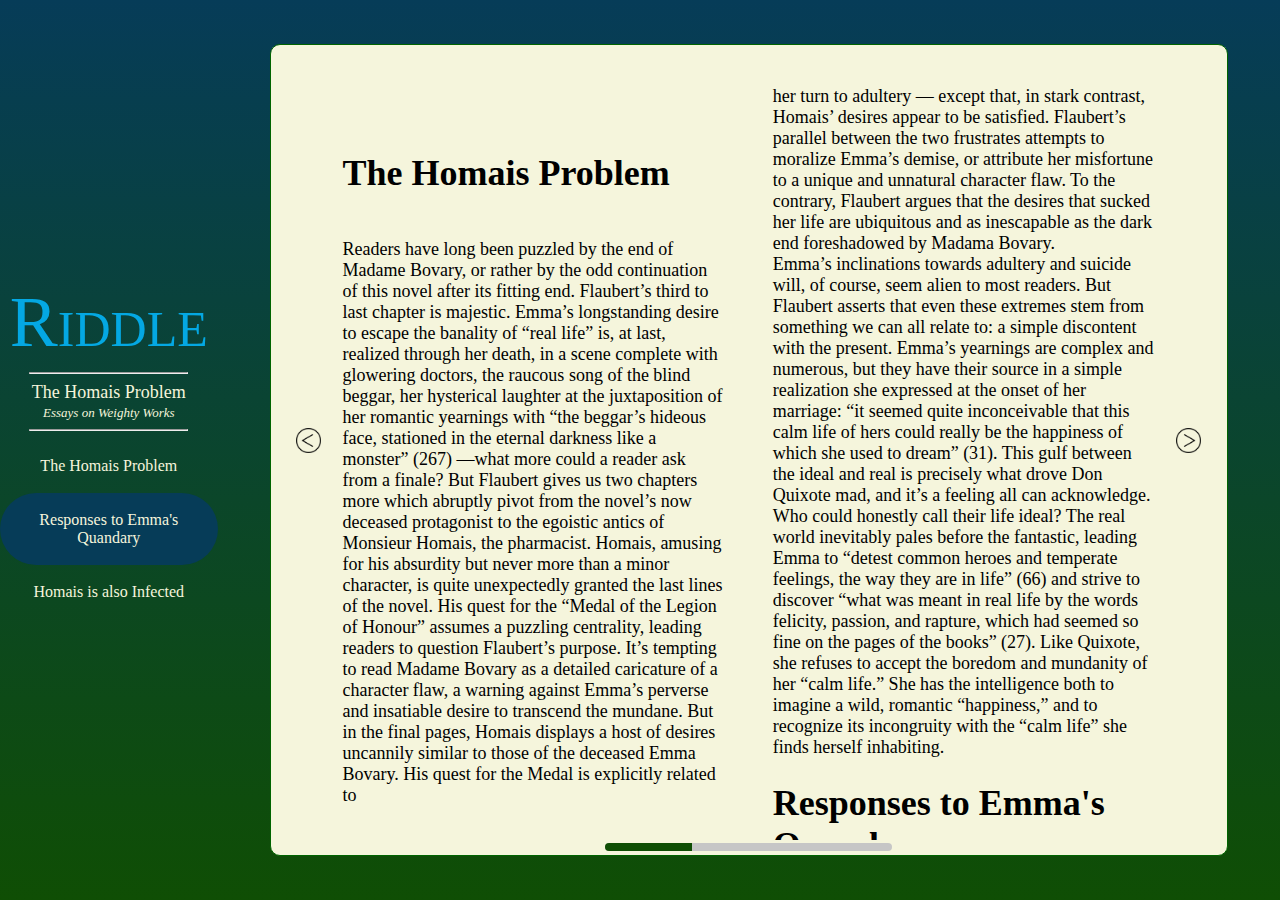
==== Reader.html @ f4849e62 "Initial commit" ====
<!DOCTYPE html>
<!--Icons made by "https://www.flaticon.com/authors/smashicons" Smashicons from https://www.flaticon.com/.-->
<html lang="en">
	<head>
		<meta charset="utf-8"/>
		<title>The Homais Problem</title>
		<link rel="stylesheet" type="text/css" href="support/reader.css">
		<script src="support/reader.js"></script>
		<script>
			    var isMobile = {
			        Android: function() {
			            return navigator.userAgent.match(/Android/i);
			        },
			        BlackBerry: function() {
			            return navigator.userAgent.match(/BlackBerry/i);
			        },
			        iOS: function() {
			            return navigator.userAgent.match(/iPhone|iPod/i);
			        },
			        Opera: function() {
			            return navigator.userAgent.match(/Opera Mini/i);
			        },
			        Windows: function() {
			            return navigator.userAgent.match(/IEMobile/i);
			        },
			        any: function() {
			            return (isMobile.Android() || isMobile.BlackBerry() || isMobile.iOS() || isMobile.Opera() || isMobile.Windows());
			        }
			    };
			    if(isMobile.any()){
					var script = document.createElement('script');
					script.onload = function () {
					    console.log("Welcome, mobile users of the world. We're preparing the mobile site.")
					};
					script.src = '/support/mobile_reader.js';
					document.head.appendChild(script); 	
					
					var fileref = document.createElement("link");
					fileref.rel = "stylesheet";
					fileref.type = "text/css";
					fileref.href = "/support/mobile_style.css";
					document.getElementsByTagName("head")[0].appendChild(fileref)		    
					}
		</script>
	</head>
	<body onload="unleash_the_kraken()">
		<div id="world">
			<div id="tree">
				<!-- The Sidebar. This handy creature contains the article title, author, and the WhistlingTree logo, which acts as a link to 				the home page-->
			<div id="riddle" onclick="document.location='https://riddle.press'"> Riddle </div>				
<!-- -------------------------------------------------------------------------------------------------------------------------- -->
<!-- Remember to add the title and the author ----------------------------------------------------------------------------				 -->
				<hr>
				<div id='title_blob'>
					<div id="title">The Homais Problem</div> 
					<div id="author">Essays on Weighty Works</div>
				</div>
				<hr>
				
				
			</div>
			<div id="reader">
								
			</div>
			
			<!-- Full Content goes in the following div:-->
			<div id="FULL_CONTENT" style="display:none">
<!--
===========================================================================================================================================
--------------------------------------------------- FULL CONTENT GOES HERE! ---------------------------------------------------------------
-->
<h1>The Homais Problem</h1>

Readers have long been puzzled by the end of Madame Bovary, or rather by the odd continuation of this novel after its fitting end. Flaubert’s third to last chapter is majestic. Emma’s longstanding desire to escape the banality of “real life” is, at last, realized through her death, in a scene complete with glowering doctors, the raucous song of the blind beggar, her hysterical laughter at the juxtaposition of her romantic yearnings with “the beggar’s hideous face, stationed in the eternal darkness like a monster” (267) —what more could a reader ask from a finale? But Flaubert gives us two chapters more which abruptly pivot from the novel’s now deceased protagonist to the egoistic antics of Monsieur Homais, the pharmacist. Homais, amusing for his absurdity but never more than a minor character, is quite unexpectedly granted the last lines of the novel. His quest for the “Medal of the Legion of Honour” assumes a puzzling centrality, leading readers to question Flaubert’s purpose. It’s tempting to read Madame Bovary as a detailed caricature of a character flaw, a warning against Emma’s perverse and insatiable desire to transcend the mundane. But in the final pages, Homais displays a host of desires uncannily similar to those of the deceased Emma Bovary. His quest for the Medal is explicitly related to her turn to adultery — except that, in stark contrast, Homais’ desires appear to be satisfied. Flaubert’s parallel between the two frustrates attempts to moralize Emma’s demise, or attribute her misfortune to a unique and unnatural character flaw. To the contrary, Flaubert argues that the desires that sucked her life are ubiquitous and as inescapable as the dark end foreshadowed by Madama Bovary.


Emma’s inclinations towards adultery and suicide will, of course, seem alien to most readers. But Flaubert asserts that even these extremes stem from something we can all relate to: a simple discontent with the present. Emma’s yearnings are complex and numerous, but they have their source in a simple realization she expressed at the onset of her marriage: “it seemed quite inconceivable that this calm life of hers could really be the happiness of which she used to dream” (31). This gulf between the ideal and real is precisely what drove Don Quixote mad, and it’s a feeling all can acknowledge. Who could honestly call their life ideal? The real world inevitably pales before the fantastic, leading Emma to “detest common heroes and temperate feelings, the way they are in life” (66) and strive to discover “what was meant in real life by the words felicity, passion, and rapture, which had seemed so fine on the pages of the books” (27). Like Quixote, she refuses to accept the boredom and mundanity of her “calm life.” She has the intelligence both to imagine a wild, romantic “happiness,” and to recognize its incongruity with the “calm life” she finds herself inhabiting.

<h1> Responses to Emma's Quandary</h1>

Flaubert presents us with two responses to this unsettling discontent. The first is that ultimately given by Emma, who rebelled against “the general mediocrity of life” (46) and whose quest to discover the meanings of “felicity, passion, and rapture” terminated in destitution and despair. The second substitutes acceptance for rebellion, and is characterized most strongly by the “venerable” Catherine-Nicaise-Elisabeth Leroux, that dimwitted recipient of a medal for 54 years of agricultural service. The circumstances of our one brief encounter with this Catherine Leroux are telling. Emma, in Leon’s absence, had committed herself to “virtue,” and had perhaps resigned herself to accept the lot life handed, when she found herself suddenly confronted by the full characterization of this resignation and acceptance. “Her thin face, swathed in a simple hood, was more creased and wrinkled than a withered russet apple” and Catherine Leroux’s hands “looked grimy even though they had been rinsed in fresh water; and, from long service, they stayed half unclasped, almost as though to set forth of themselves the simple testimony of so much affliction endured” (120-1). Catherine Leroux, resignation personified, is physically repulsive. Her features make her seem inhuman, as does her absence of feeling, or comprehension of any kind. “No touch of sadness or affection softened that pale gaze,” Flaubert writes “living close to the animals, she had assumed their wordless placid state of being” (121). Emma is repelled, as should we be, by this model of virtue that fails to comprehend its own recognition. The route of acceptance, Flaubert suggests, belongs more fittingly to animals than humans; it’s the route taken by Charles and his bovine ilk, whose happiness is best attributed to their blankness of mind.
We may not quite excuse Emma Bovary for the selfish excesses her discontent occasioned, but we can understand that no one can become anything without feeling that same discontent. Intelligent people, Flaubert suggests, are cursed by the ability to both recognize “the general mediocrity of life” and imagine a world divorced from such mediocrity. The resultant incongruity wakes one from the bovine slumbers, but fills them with a dangerous recklessness. Progress towards a better future necessitates, to some degree, a hatred of present life. In Emma that hatred just happened to reach its hand into the arsenic jar.

<h1> Homais is also Infected </h1>
But our discussion of Emma’s arsenious desires leads oddly back to the supplier of the arsenic: Homais. Following his victory over the blind man, which Flaubert describes as “a campaign that revealed the depth of his intelligence and the malevolence of his vanity,” an emboldened Homais enters a series of temperamental fits exceedingly reminiscent of Emma Bovary. She took subscriptions to the prominent fashion magazines; he takes up philosophy and becomes “preoccupied with the major issues: the social problem, the moralization of the poorer classes, pisciculture, the manufacture of rubber, railways and so on.” This jump from the cultivation of morality to the cultivation of fish might intimate that Homais approaches “philosophy” just as one might approach fashion. “He affected the artistic style, he took up smoking. He bought a pair of chic pompadour statuettes to adorn his parlour… He followed the great chocolate craze” (282) If we aren’t yet reminded of Emma’s litany of clever domestic distractions (“a new way of making paper sconces for candles, or a flounce that she altered on her gown”) and how they “enthralled” dull Charles (47), we need only look to Homais’ “great passion for Pulvermacher hydroelectric body-chains.” “At night, when he took off his flannel vest, Madame Homais lay there bedazzled by the golden spiral wound around his body, and she felt a redoubling of her ardour for this man who was garroted like a Scythian and splendid as a magus” (282). Flaubert’s depiction of an “emboldened” Homais harkens forcefully to the first vanities of Emma.


Emma, of course, wasn’t satisfied for long with her domestic distractions. She inevitably neglected the housework and closed her piano. Her pens were neglected, and sketch books abandoned as she abandoned herself to a wilder distraction from the mundanity of the everyday. In the course of a few pages, Homais undergoes a similar transformation. “Everything seemed to further his contentment” Flaubert writes, with crucial emphasis on the seemed. “Napoléon helped him in the laboratory, Athalie was embroidering him a skull-cap… He was the happiest of fathers, the most fortunate of men” — but “not quite! He was irked by a secret ambition” (283-4). Emma’s secret was her adultery; Homais only wants “Medal of the Legion of Honor,” but he pursues it in a startlingly similar fashion. In flattering the “powers that be,” Homais “sold himself; in fact, he prostituted himself” (284). This word draws an explicit comparison between Homais and Emma, suggesting that Homais’ pursuit of this medal is every bit a symptom of inner depravity as Emma’s turn to adultery.
None of this is to suggest that Emma Bovary and Homais are the same person. They differ profoundly in character, beauty, temperament; most substantially, Homais finds his desires gratified while Emma does not. His war with the blind beggar does not result in (his) death. He is granted the Legion of Honor. But because, as we’ve explored, the desires of Emma and Homais are remarkably similar, we’re prompted to wonder: why does he get to be happy? A better question might be “Does he get to be happy?” Homais, after all, has only yet progressed through the first of Emma’s fits of discontent. One must wonder if, the Medal obtained, he’ll settle into a “ponderous serenity” (32), suddenly happy with what Flaubert terms “the general mediocrity of life”  (46)— it seems rather more likely that this medal will serve, to Homais, as did the Viscount to Emma: a powerful and unsettling glimpse of the possible which precludes any satisfaction in the actual.


To interpret Madame Bovary as the sad chronicle of a flawed character does Flaubert a good deal of injustice. The novel continues past Emma Bovary’s death, and the desires that drove her into desperation likewise resound far beyond her grave. There is, to Flaubert, nothing particularly unusual about Emma’s psychology; it’s only one especially tragic instance of the universal discontent that motivates all desires. Emma is not alone in being unwilling to conceive “that this calm life of hers could really be the happiness of which she used to dream” (31); only her rebellion against this discontent distinguishes her from the bovine forms of willingly lowered consciousness. And Flaubert’s mirroring of Emma’s desires onto Homais demonstrates that even this rebellion is scarcely unusual. The plight of Madame Bovary is the plight of humanity, struggling against the incongruity between “real life” and what they imagine life could be. Paradoxically, this discontent with the present seems to be at once the source of human misery and of human progress.

Works Cited

Flaubert, Gustave. Madame Bovary. Penguin, 1992.

<!--
===========================================================================================================================================
--------------------------------------------------- Thanks for writing for us. ------------------------------------------------------------
-->
			</div>
			<div id="STANDARD_PAGE" style="display:none;"> 
				<div id="pageNUM" style="display:none;" class="page" class="slide-in">
					<div class="page_content">
					<div class="button"  onclick="flip_back('NUM')"><img src="support/left_arrow.png" alt="Left Arrow" draggable="false" style="width:25px;height:25px;"></div>
						<div class="lines" id="NUM_left">

						</div>
						<div class="spacer"></div>
						<div class="lines" id="NUM_right">
			
						</div>
					<div class="button" onclick="flip_forward('NUM')">
						<img src="support/right_arrow.png" draggable="false" alt="Right Arrow" style="width:25px;height:25px;">
					</div>
					</div>
					<div class="status_blob"><div class="page_status" id="page_statusNUM" style="width:0%"></div></div>
				</div>
			</div>
			
		</div>
	</body>
</html>
<!--Icons made by "https://www.flaticon.com/authors/smashicons" Smashicons from https://www.flaticon.com/.
---- support/reader.css ----
body{
	background: #ffffff;
	display: flex;
	flex-direction: row;
	padding: 0;
	margin: 0;
	overflow: hidden;
	animation: fade-in ease 3s;
    animation-iteration-count: 1; 
    animation-fill-mode: forwards; 
}
#world{
	width:100vw;
	height: 100vh;
	display: flex;
	flex-direction: row;
	background:-webkit-linear-gradient(#063c58 0%, #0f4e04 100%);
	padding: 0;
	margin: 0;
}
#tree{
	width: 17vw;
	height: auto;
	background: transparent;
/* 				background: white; */
	padding: 0;
	margin: 0;
	color: beige;
	display: flex;
	flex-direction: column;
	justify-content: center;
	align-content: center;
	text-align: center;
}
::selection {
  background: #ebd80b; /* WebKit/Blink Browsers */
}
::-moz-selection {
  background: #ebd80b; /* Gecko Browsers */
}
#title{
	font-size: large;
/* 	color: #18a713; */
}
#author{
	font-size: small;
	font-style: italic;
/* 	color: #14c80e; */
	margin:2px 2px 0px 2px;
}
.chapter{
	padding:2vh;
	width: auto;
	border-radius: 45px;
}
#reader{
	width: 83vw;
	height: 100vh;
	background: -webkit-linear-gradient(#063c58 0%, #0f4e04 100%);
	padding: 0;
	margin: 0;
	display: flex;
	flex-direction: row;
	justify-content: center;
	align-items: center;
	overflow: hidden;
}
.page{
	flex-basis: 90%;
	background:beige;
	width: 90%;
	height: 90vh;
	display: flex;
	flex-direction: column;
	justify-content: center;
	align-items: center;
	border-radius: 10px;
	border: 1px solid #006400;
	font-family: serif;
	font-size: large;
	}
.page_content{
	width:100%;
	height:98%;
	display:flex;
	flex-direction: row;
	justify-content: center;
	align-items: center;
	overflow: scroll;

}
.status_blob{
	width: 30%;
	height: 1%;
	background:#c6c6c6;
	align-content: left;
	margin: 3px;
	border-radius: 15px;
	overflow: hidden;
	
}
.page_status{
	width: 80%;
	height: 100%;
	background: #0f4e04;
}
.current_section{
	background: #063c58;
}
.button{
	flex-basis: 5%;
	text-align: center;
	margin: 1%;
}
.spacer{
	flex-basis: 5%;
}
.lines{
	height: 90%;
	flex-basis: 40%;
}
hr{
	width: 72%;
	color: beige;
	background-color:beige;
}
#riddle{
	font-size: 8vh;
	font-variant:small-caps;
	color: #04a8e3;
	
}
			
@keyframes fade-in { 
    0% { 
        opacity: 0; 
    } 
    100% { 
        opacity: 1; 
     } 
} 
			
@-webkit-keyframes fade-in { 
    0% { 
        opacity: 0; 
    } 
    100% { 
        opacity: 1; 
     } 
} 
@keyframes fade-out { 
    0% { 
        opacity: 1; 
    } 
    100% { 
        opacity: 0; 
     } 
} 
			
@-webkit-keyframes fade-out { 
    0% { 
        opacity: 1; 
    } 
    100% { 
        opacity: 0; 
     } 
} 
@keyframes slide-in {
    100% { transform: translateX(0%); }
}

@-webkit-keyframes slide-in {
    100% { -webkit-transform: translateX(0%); }
}
    
@keyframes slide-left-out {
    0% { -webkit-transform: translateX(0%); }
    100% { -webkit-transform: translateX(-110%); }
}
@-webkit-keyframes slide-left-out {
    0% { -webkit-transform: translateX(0%); }
    100% { -webkit-transform: translateX(-110%); }
}

@keyframes slide-left-in {
    0% { -webkit-transform: translateX(110%); }
    100% { -webkit-transform: translateX(0%); }
}
@-webkit-keyframes slide-left-in {
    0% { -webkit-transform: translateX(110%); }
    100% { -webkit-transform: translateX(0%); }
}

@keyframes slide-right-out {
    0% { -webkit-transform: translateX(0%); }
    100% { -webkit-transform: translateX(110%); }
}
@-webkit-keyframes slide-right-out {
    0% { -webkit-transform: translateX(0%); }
    100% { -webkit-transform: translateX(110%); }
}

@keyframes slide-right-in {
    0% { -webkit-transform: translateX(-110%); }
    100% { -webkit-transform: translateX(0%); }
}
@-webkit-keyframes slide-right-in {
    0% { -webkit-transform: translateX(-110%); }
    100% { -webkit-transform: translateX(0%); }
}
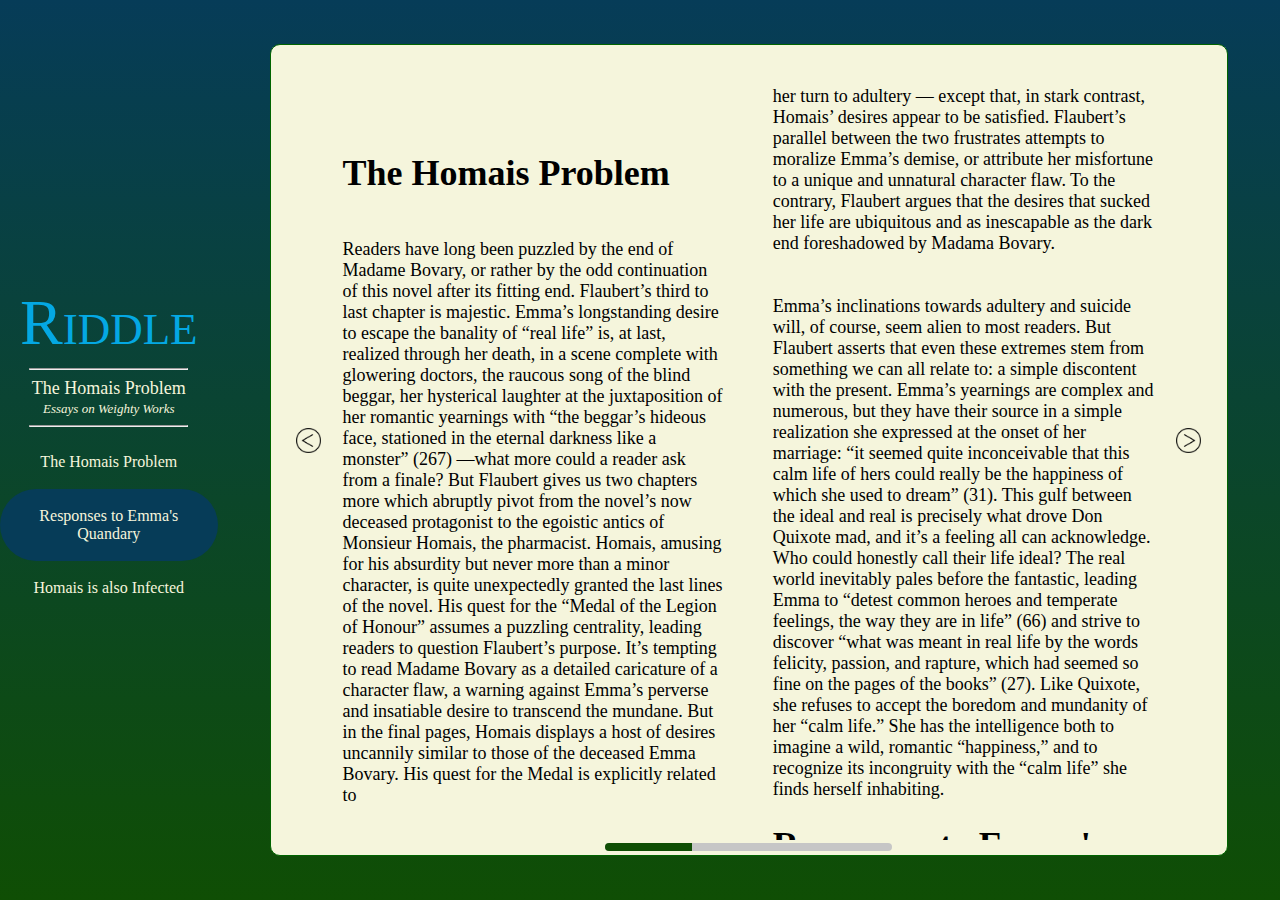
==== commit 54a046a6: "Added reason article." ====
--- a/Reader.html
+++ b/Reader.html
@@ -72,7 +72,7 @@
 <h1>The Homais Problem</h1>
 
 Readers have long been puzzled by the end of Madame Bovary, or rather by the odd continuation of this novel after its fitting end. Flaubert’s third to last chapter is majestic. Emma’s longstanding desire to escape the banality of “real life” is, at last, realized through her death, in a scene complete with glowering doctors, the raucous song of the blind beggar, her hysterical laughter at the juxtaposition of her romantic yearnings with “the beggar’s hideous face, stationed in the eternal darkness like a monster” (267) —what more could a reader ask from a finale? But Flaubert gives us two chapters more which abruptly pivot from the novel’s now deceased protagonist to the egoistic antics of Monsieur Homais, the pharmacist. Homais, amusing for his absurdity but never more than a minor character, is quite unexpectedly granted the last lines of the novel. His quest for the “Medal of the Legion of Honour” assumes a puzzling centrality, leading readers to question Flaubert’s purpose. It’s tempting to read Madame Bovary as a detailed caricature of a character flaw, a warning against Emma’s perverse and insatiable desire to transcend the mundane. But in the final pages, Homais displays a host of desires uncannily similar to those of the deceased Emma Bovary. His quest for the Medal is explicitly related to her turn to adultery — except that, in stark contrast, Homais’ desires appear to be satisfied. Flaubert’s parallel between the two frustrates attempts to moralize Emma’s demise, or attribute her misfortune to a unique and unnatural character flaw. To the contrary, Flaubert argues that the desires that sucked her life are ubiquitous and as inescapable as the dark end foreshadowed by Madama Bovary.
-
+<br>
 
 Emma’s inclinations towards adultery and suicide will, of course, seem alien to most readers. But Flaubert asserts that even these extremes stem from something we can all relate to: a simple discontent with the present. Emma’s yearnings are complex and numerous, but they have their source in a simple realization she expressed at the onset of her marriage: “it seemed quite inconceivable that this calm life of hers could really be the happiness of which she used to dream” (31). This gulf between the ideal and real is precisely what drove Don Quixote mad, and it’s a feeling all can acknowledge. Who could honestly call their life ideal? The real world inevitably pales before the fantastic, leading Emma to “detest common heroes and temperate feelings, the way they are in life” (66) and strive to discover “what was meant in real life by the words felicity, passion, and rapture, which had seemed so fine on the pages of the books” (27). Like Quixote, she refuses to accept the boredom and mundanity of her “calm life.” She has the intelligence both to imagine a wild, romantic “happiness,” and to recognize its incongruity with the “calm life” she finds herself inhabiting.
 
@@ -83,18 +83,19 @@
 
 <h1> Homais is also Infected </h1>
 But our discussion of Emma’s arsenious desires leads oddly back to the supplier of the arsenic: Homais. Following his victory over the blind man, which Flaubert describes as “a campaign that revealed the depth of his intelligence and the malevolence of his vanity,” an emboldened Homais enters a series of temperamental fits exceedingly reminiscent of Emma Bovary. She took subscriptions to the prominent fashion magazines; he takes up philosophy and becomes “preoccupied with the major issues: the social problem, the moralization of the poorer classes, pisciculture, the manufacture of rubber, railways and so on.” This jump from the cultivation of morality to the cultivation of fish might intimate that Homais approaches “philosophy” just as one might approach fashion. “He affected the artistic style, he took up smoking. He bought a pair of chic pompadour statuettes to adorn his parlour… He followed the great chocolate craze” (282) If we aren’t yet reminded of Emma’s litany of clever domestic distractions (“a new way of making paper sconces for candles, or a flounce that she altered on her gown”) and how they “enthralled” dull Charles (47), we need only look to Homais’ “great passion for Pulvermacher hydroelectric body-chains.” “At night, when he took off his flannel vest, Madame Homais lay there bedazzled by the golden spiral wound around his body, and she felt a redoubling of her ardour for this man who was garroted like a Scythian and splendid as a magus” (282). Flaubert’s depiction of an “emboldened” Homais harkens forcefully to the first vanities of Emma.
-
+<br>
 
 Emma, of course, wasn’t satisfied for long with her domestic distractions. She inevitably neglected the housework and closed her piano. Her pens were neglected, and sketch books abandoned as she abandoned herself to a wilder distraction from the mundanity of the everyday. In the course of a few pages, Homais undergoes a similar transformation. “Everything seemed to further his contentment” Flaubert writes, with crucial emphasis on the seemed. “Napoléon helped him in the laboratory, Athalie was embroidering him a skull-cap… He was the happiest of fathers, the most fortunate of men” — but “not quite! He was irked by a secret ambition” (283-4). Emma’s secret was her adultery; Homais only wants “Medal of the Legion of Honor,” but he pursues it in a startlingly similar fashion. In flattering the “powers that be,” Homais “sold himself; in fact, he prostituted himself” (284). This word draws an explicit comparison between Homais and Emma, suggesting that Homais’ pursuit of this medal is every bit a symptom of inner depravity as Emma’s turn to adultery.
 None of this is to suggest that Emma Bovary and Homais are the same person. They differ profoundly in character, beauty, temperament; most substantially, Homais finds his desires gratified while Emma does not. His war with the blind beggar does not result in (his) death. He is granted the Legion of Honor. But because, as we’ve explored, the desires of Emma and Homais are remarkably similar, we’re prompted to wonder: why does he get to be happy? A better question might be “Does he get to be happy?” Homais, after all, has only yet progressed through the first of Emma’s fits of discontent. One must wonder if, the Medal obtained, he’ll settle into a “ponderous serenity” (32), suddenly happy with what Flaubert terms “the general mediocrity of life”  (46)— it seems rather more likely that this medal will serve, to Homais, as did the Viscount to Emma: a powerful and unsettling glimpse of the possible which precludes any satisfaction in the actual.
-
+<br>
 
 To interpret Madame Bovary as the sad chronicle of a flawed character does Flaubert a good deal of injustice. The novel continues past Emma Bovary’s death, and the desires that drove her into desperation likewise resound far beyond her grave. There is, to Flaubert, nothing particularly unusual about Emma’s psychology; it’s only one especially tragic instance of the universal discontent that motivates all desires. Emma is not alone in being unwilling to conceive “that this calm life of hers could really be the happiness of which she used to dream” (31); only her rebellion against this discontent distinguishes her from the bovine forms of willingly lowered consciousness. And Flaubert’s mirroring of Emma’s desires onto Homais demonstrates that even this rebellion is scarcely unusual. The plight of Madame Bovary is the plight of humanity, struggling against the incongruity between “real life” and what they imagine life could be. Paradoxically, this discontent with the present seems to be at once the source of human misery and of human progress.
 
+<div id="bibliography">
 Works Cited
 
 Flaubert, Gustave. Madame Bovary. Penguin, 1992.
-
+</div>
 <!--
 ===========================================================================================================================================
 --------------------------------------------------- Thanks for writing for us. ------------------------------------------------------------
--- a/support/reader.css
+++ b/support/reader.css
@@ -125,11 +125,15 @@
 	background-color:beige;
 }
 #riddle{
-	font-size: 8vh;
+	font-size: 5vw;
 	font-variant:small-caps;
 	color: #04a8e3;
 	
 }
+#bibliography{
+	background-color: #a1a1a1;
+	margin: 3vh;
+}
 			
 @keyframes fade-in { 
     0% { 
